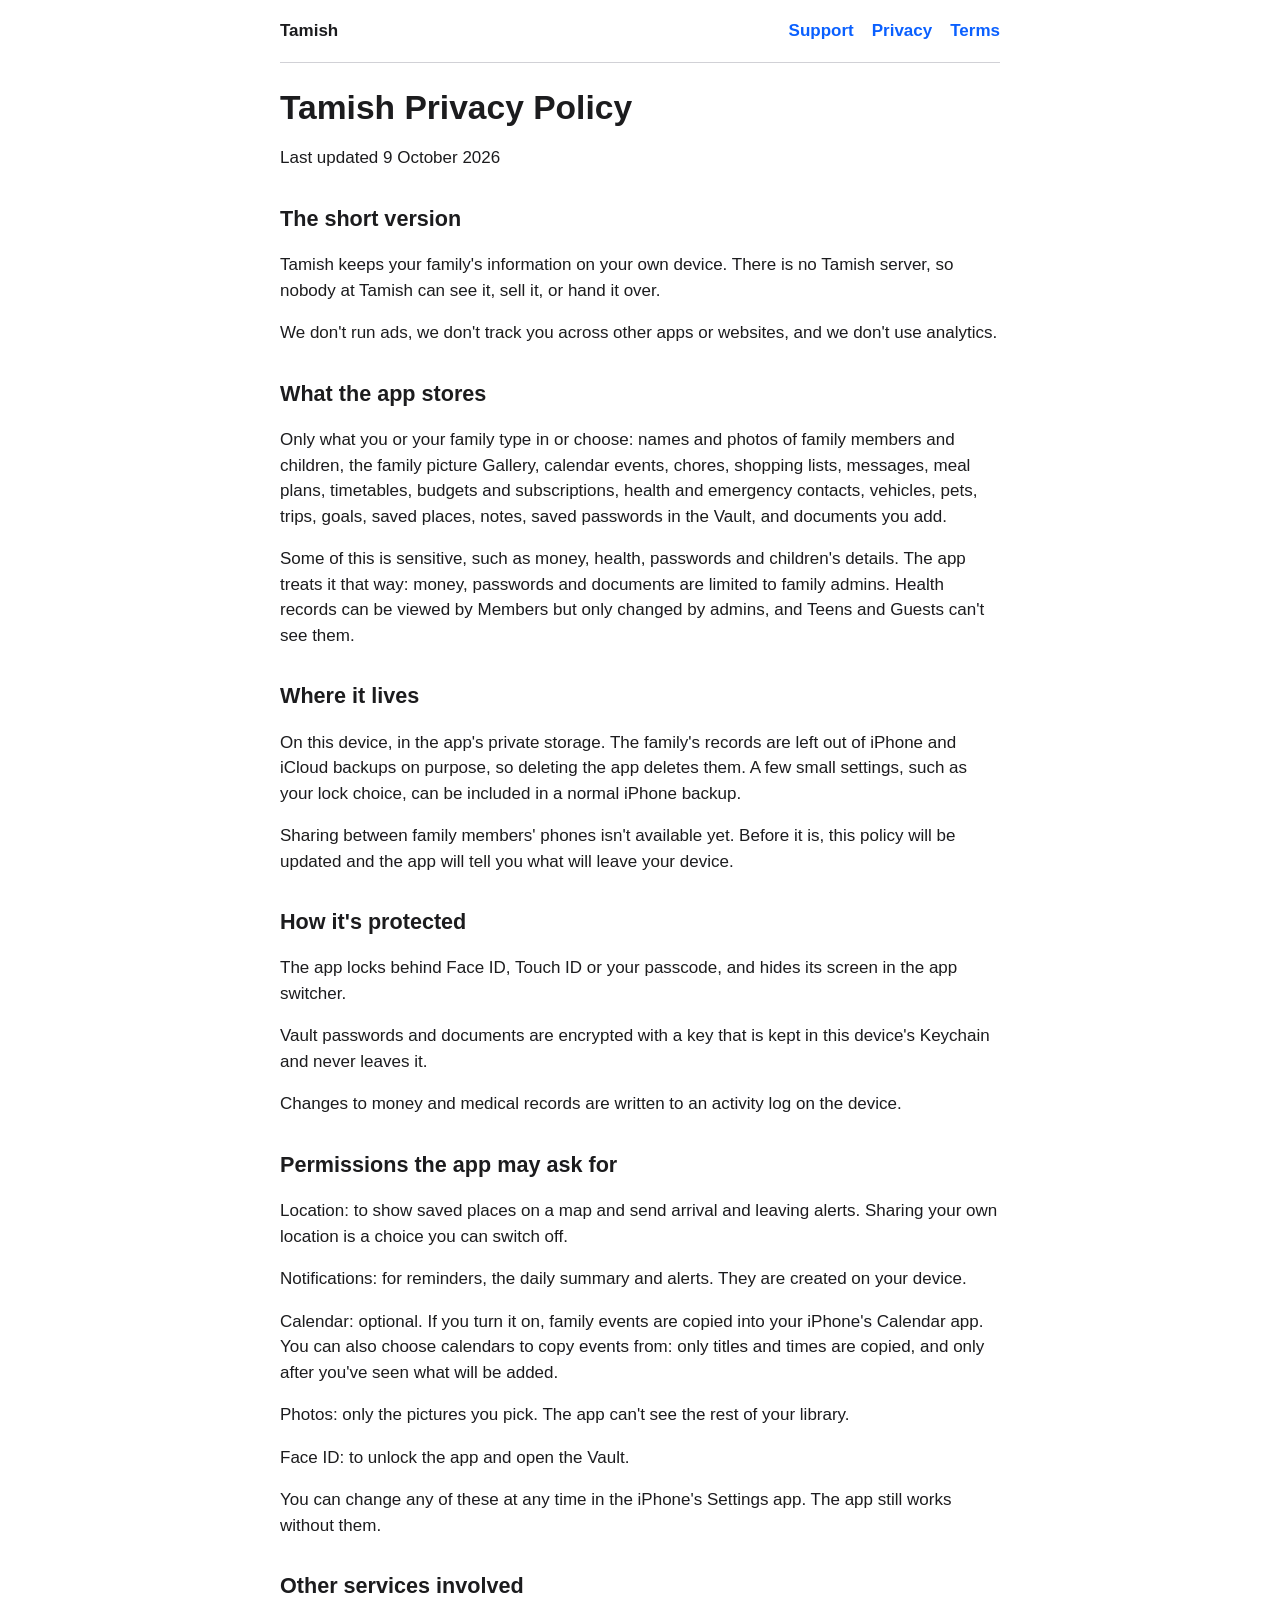
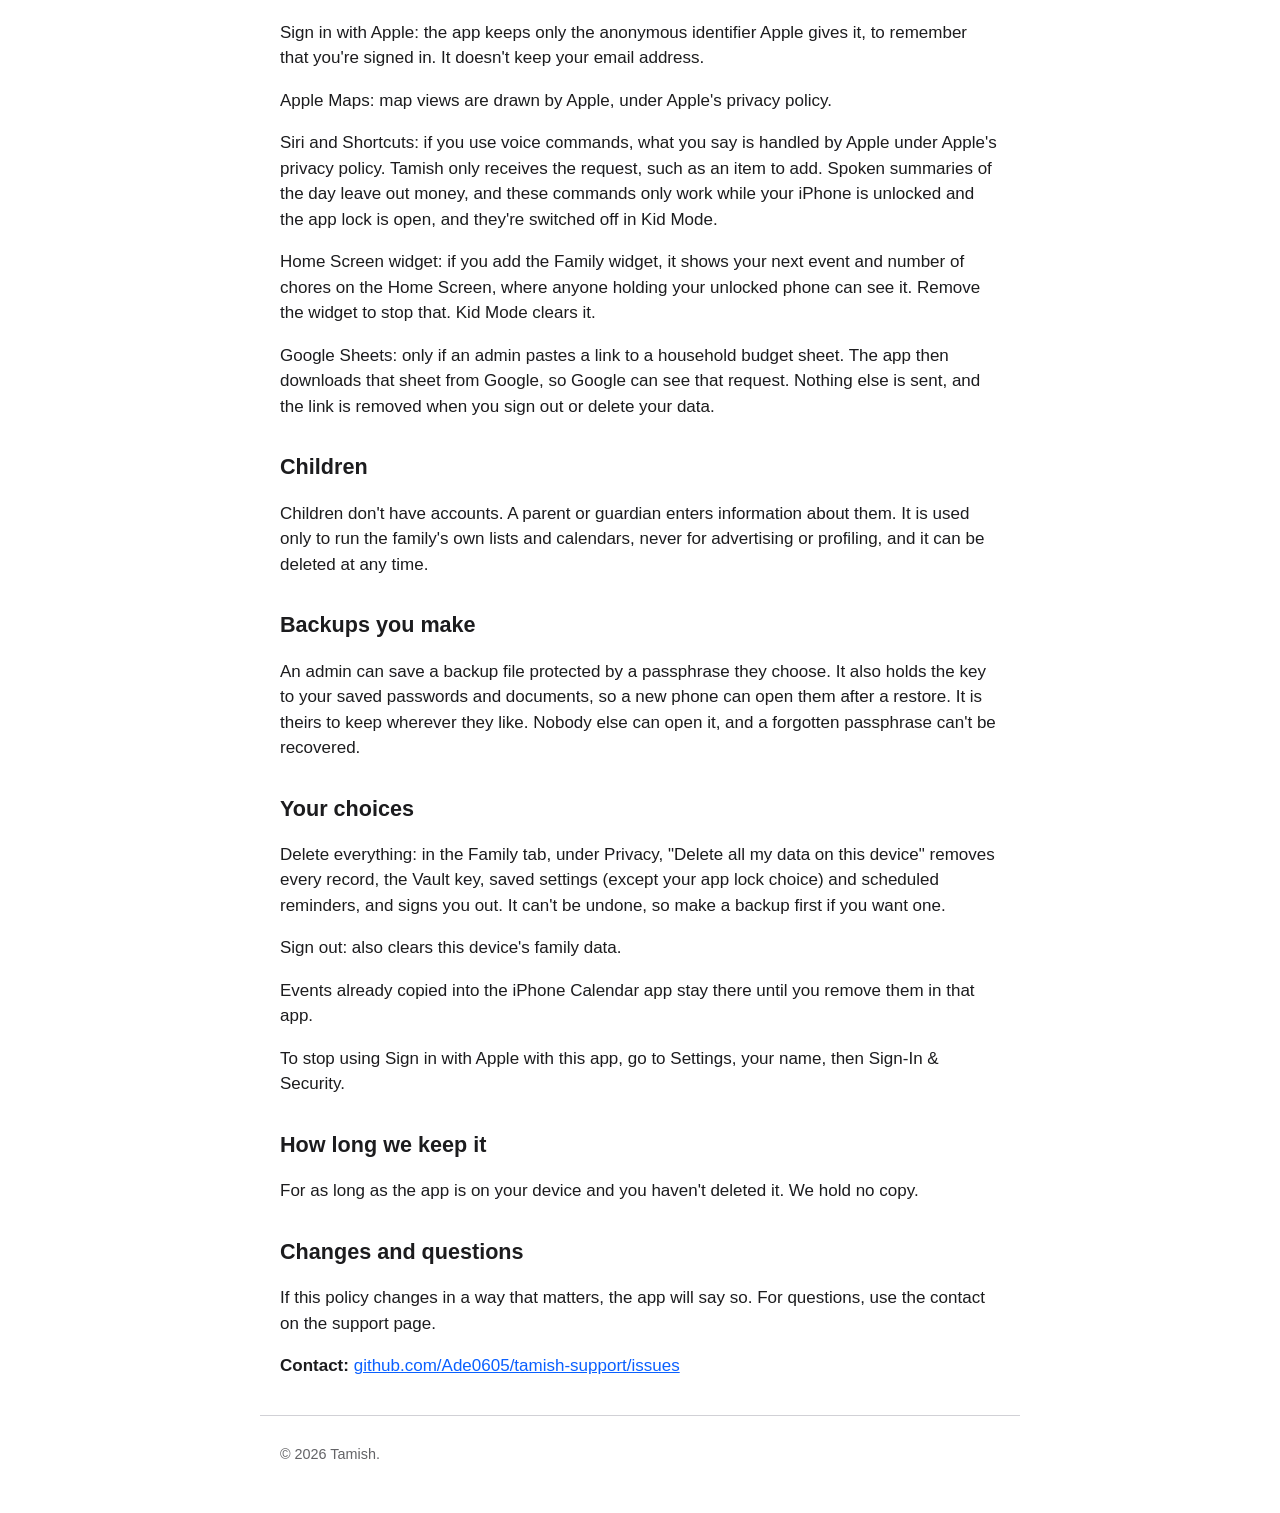
==== privacy.html @ 2ace5a0a "Publish support site" ====
<!doctype html>
<html lang="en"><head><meta charset="utf-8"><meta name="viewport" content="width=device-width, initial-scale=1">
<title>Tamish Privacy Policy</title><link rel="stylesheet" href="style.css"></head>
<body><header><nav><a class="brand" href="index.html">Tamish</a><a href="support.html">Support</a><a href="privacy.html">Privacy</a><a href="terms.html">Terms</a></nav></header><main><h1>Tamish Privacy Policy</h1>
<p>Last updated 9 October 2026</p>
<h2>The short version</h2>
<p>Tamish keeps your family's information on your own device. There is no Tamish server, so nobody at Tamish can see it, sell it, or hand it over.</p>
<p>We don't run ads, we don't track you across other apps or websites, and we don't use analytics.</p>
<h2>What the app stores</h2>
<p>Only what you or your family type in or choose: names and photos of family members and children, the family picture Gallery, calendar events, chores, shopping lists, messages, meal plans, timetables, budgets and subscriptions, health and emergency contacts, vehicles, pets, trips, goals, saved places, notes, saved passwords in the Vault, and documents you add.</p>
<p>Some of this is sensitive, such as money, health, passwords and children's details. The app treats it that way: money, passwords and documents are limited to family admins. Health records can be viewed by Members but only changed by admins, and Teens and Guests can't see them.</p>
<h2>Where it lives</h2>
<p>On this device, in the app's private storage. The family's records are left out of iPhone and iCloud backups on purpose, so deleting the app deletes them. A few small settings, such as your lock choice, can be included in a normal iPhone backup.</p>
<p>Sharing between family members' phones isn't available yet. Before it is, this policy will be updated and the app will tell you what will leave your device.</p>
<h2>How it's protected</h2>
<p>The app locks behind Face ID, Touch ID or your passcode, and hides its screen in the app switcher.</p>
<p>Vault passwords and documents are encrypted with a key that is kept in this device's Keychain and never leaves it.</p>
<p>Changes to money and medical records are written to an activity log on the device.</p>
<h2>Permissions the app may ask for</h2>
<p>Location: to show saved places on a map and send arrival and leaving alerts. Sharing your own location is a choice you can switch off.</p>
<p>Notifications: for reminders, the daily summary and alerts. They are created on your device.</p>
<p>Calendar: optional. If you turn it on, family events are copied into your iPhone's Calendar app. You can also choose calendars to copy events from: only titles and times are copied, and only after you've seen what will be added.</p>
<p>Photos: only the pictures you pick. The app can't see the rest of your library.</p>
<p>Face ID: to unlock the app and open the Vault.</p>
<p>You can change any of these at any time in the iPhone's Settings app. The app still works without them.</p>
<h2>Other services involved</h2>
<p>Sign in with Apple: the app keeps only the anonymous identifier Apple gives it, to remember that you're signed in. It doesn't keep your email address.</p>
<p>Apple Maps: map views are drawn by Apple, under Apple's privacy policy.</p>
<p>Siri and Shortcuts: if you use voice commands, what you say is handled by Apple under Apple's privacy policy. Tamish only receives the request, such as an item to add. Spoken summaries of the day leave out money, and these commands only work while your iPhone is unlocked and the app lock is open, and they're switched off in Kid Mode.</p>
<p>Home Screen widget: if you add the Family widget, it shows your next event and number of chores on the Home Screen, where anyone holding your unlocked phone can see it. Remove the widget to stop that. Kid Mode clears it.</p>
<p>Google Sheets: only if an admin pastes a link to a household budget sheet. The app then downloads that sheet from Google, so Google can see that request. Nothing else is sent, and the link is removed when you sign out or delete your data.</p>
<h2>Children</h2>
<p>Children don't have accounts. A parent or guardian enters information about them. It is used only to run the family's own lists and calendars, never for advertising or profiling, and it can be deleted at any time.</p>
<h2>Backups you make</h2>
<p>An admin can save a backup file protected by a passphrase they choose. It also holds the key to your saved passwords and documents, so a new phone can open them after a restore. It is theirs to keep wherever they like. Nobody else can open it, and a forgotten passphrase can't be recovered.</p>
<h2>Your choices</h2>
<p>Delete everything: in the Family tab, under Privacy, "Delete all my data on this device" removes every record, the Vault key, saved settings (except your app lock choice) and scheduled reminders, and signs you out. It can't be undone, so make a backup first if you want one.</p>
<p>Sign out: also clears this device's family data.</p>
<p>Events already copied into the iPhone Calendar app stay there until you remove them in that app.</p>
<p>To stop using Sign in with Apple with this app, go to Settings, your name, then Sign-In &amp; Security.</p>
<h2>How long we keep it</h2>
<p>For as long as the app is on your device and you haven't deleted it. We hold no copy.</p>
<h2>Changes and questions</h2>
<p>If this policy changes in a way that matters, the app will say so. For questions, use the contact on the support page.</p>
<p><strong>Contact:</strong> <a href="https://github.com/Ade0605/tamish-support/issues">github.com/Ade0605/tamish-support/issues</a></p></main><footer>&copy; 2026 Tamish.</footer></body></html>
---- style.css ----
:root {
  --bg: #ffffff;
  --fg: #1c1c1e;
  --muted: #636366;
  --card: #f2f2f7;
  --accent: #0a60ff;
  --line: #d1d1d6;
}
@media (prefers-color-scheme: dark) {
  :root {
    --bg: #000000;
    --fg: #f2f2f7;
    --muted: #a1a1a6;
    --card: #1c1c1e;
    --accent: #5aa0ff;
    --line: #38383a;
  }
}
* { box-sizing: border-box; }
body {
  margin: 0;
  font: 17px/1.5 -apple-system, BlinkMacSystemFont, "Segoe UI", Roboto, Helvetica, Arial, sans-serif;
  background: var(--bg);
  color: var(--fg);
}
a { color: var(--accent); }
header, main, footer { max-width: 760px; margin: 0 auto; padding: 0 20px; }
nav { display: flex; gap: 18px; flex-wrap: wrap; padding: 18px 0; border-bottom: 1px solid var(--line); }
nav a { text-decoration: none; font-weight: 600; }
nav .brand { margin-right: auto; color: var(--fg); }
h1 { font-size: 2.1rem; line-height: 1.2; margin: 1.6rem 0 0.6rem; }
h2 { font-size: 1.35rem; margin: 2rem 0 0.4rem; }
.lead { font-size: 1.15rem; color: var(--muted); }
.card { background: var(--card); border-radius: 14px; padding: 16px 18px; margin: 14px 0; }
.shots { display: flex; gap: 14px; overflow-x: auto; padding: 8px 0 18px; scroll-snap-type: x mandatory; }
.shots img { height: 420px; width: auto; border-radius: 22px; border: 1px solid var(--line); scroll-snap-align: start; }
ul.points { padding-left: 1.2rem; }
ul.points li { margin: 0.35rem 0; }
footer { color: var(--muted); font-size: 0.9rem; padding: 28px 20px 48px; border-top: 1px solid var(--line); margin-top: 36px; }
details { border-bottom: 1px solid var(--line); padding: 10px 0; }
summary { font-weight: 600; cursor: pointer; }
blockquote { margin: 1rem 0; padding: 0.4rem 1rem; border-left: 3px solid var(--line); color: var(--muted); }
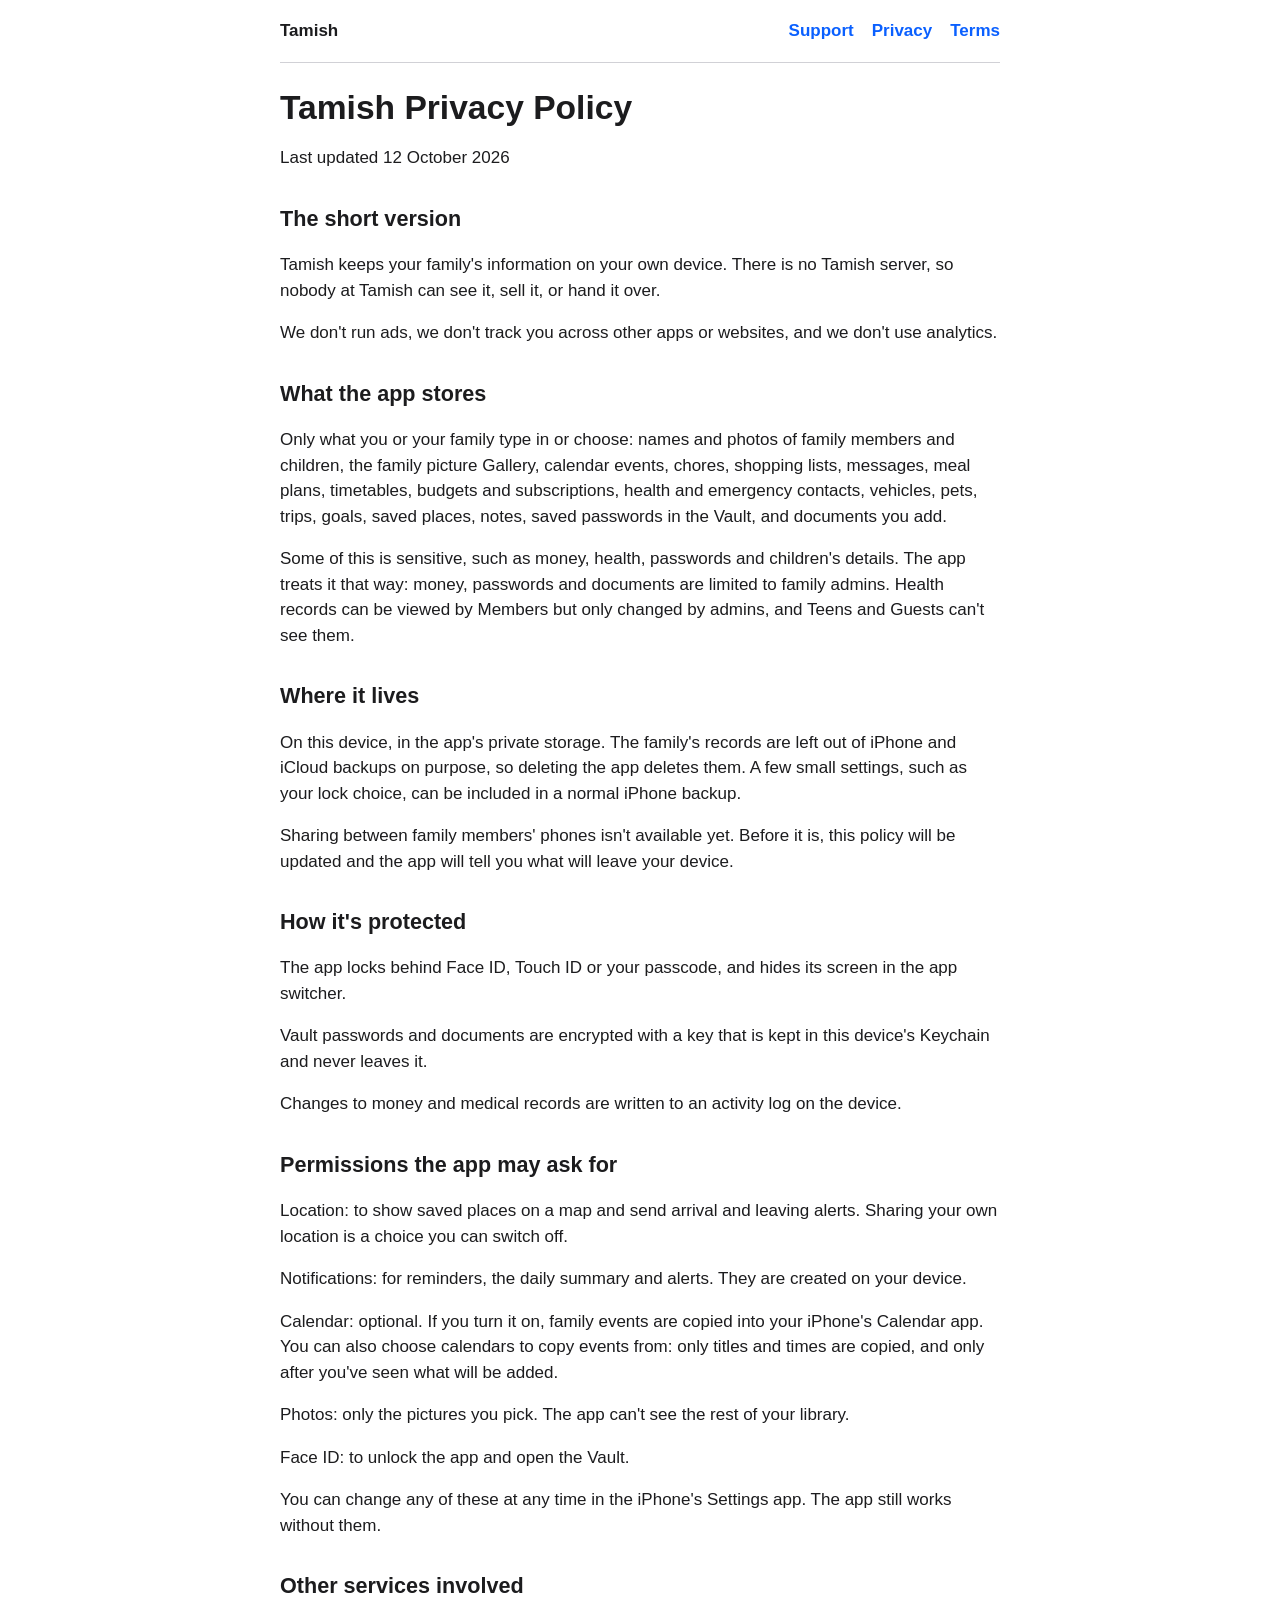
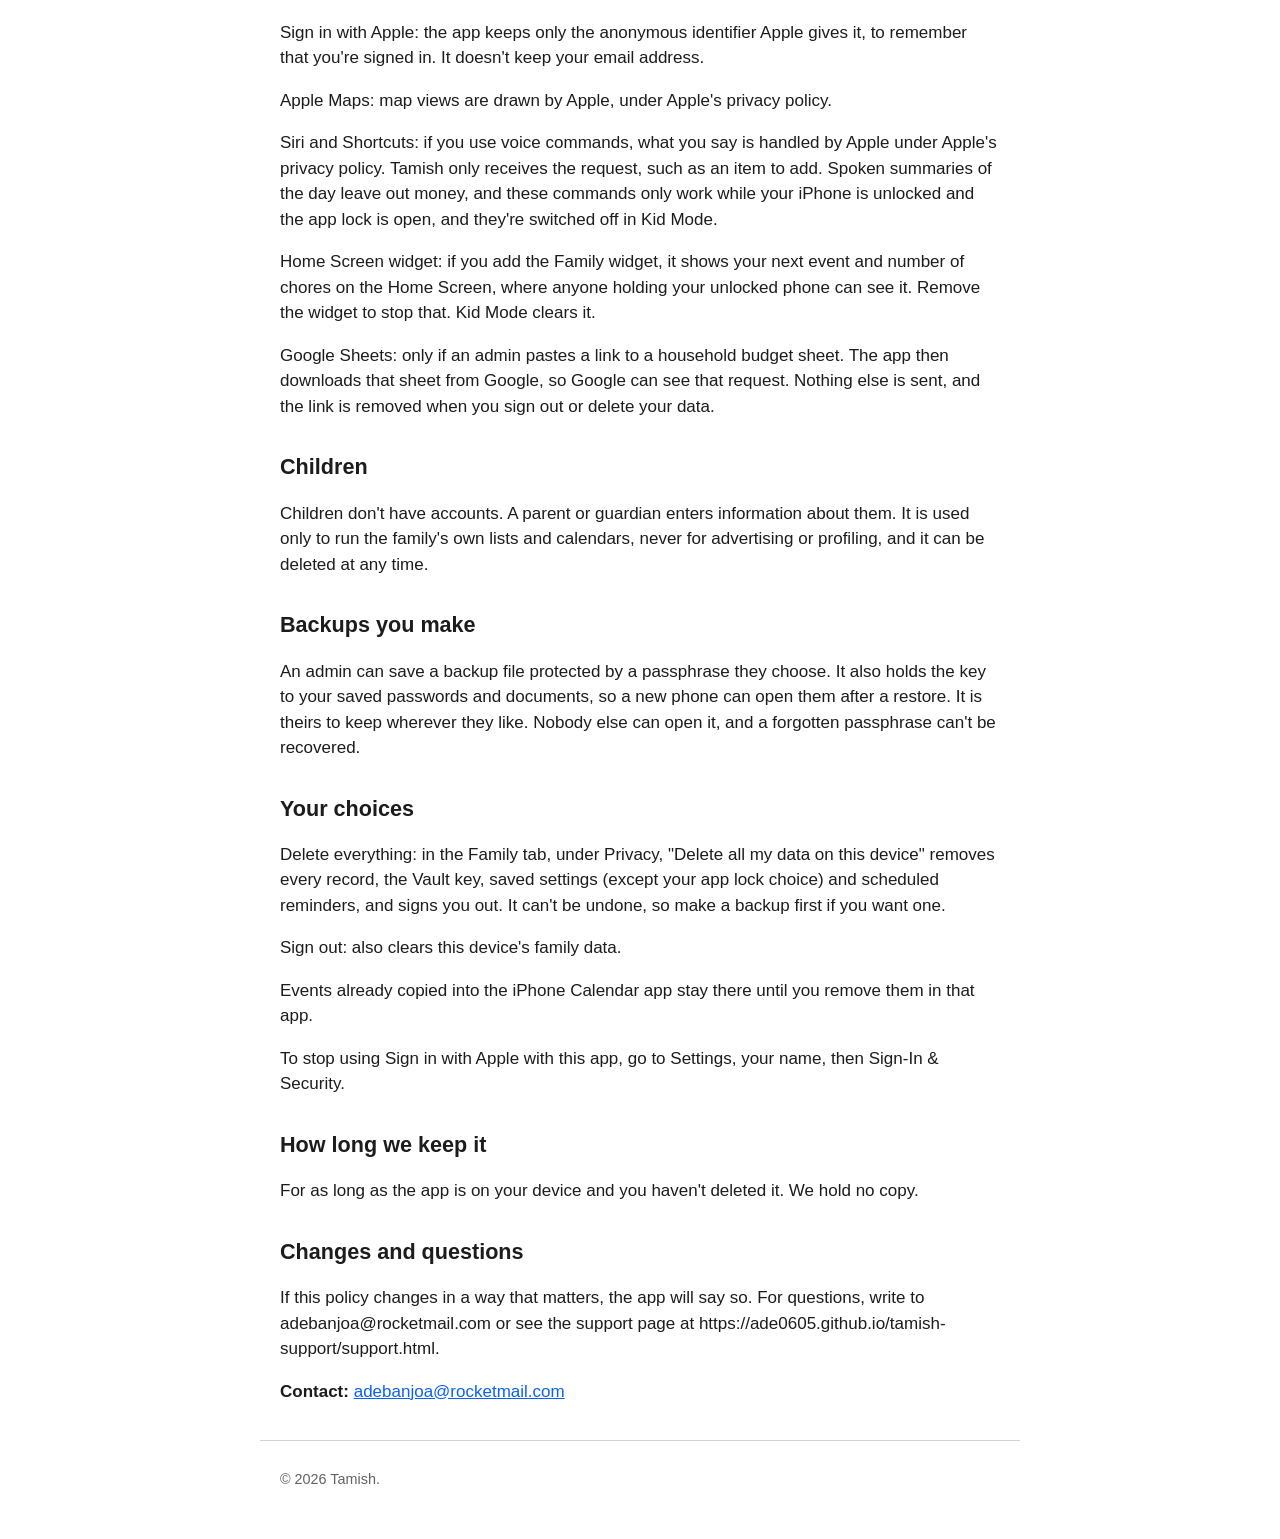
==== commit 1b3afc11: "Support contact by email" ====
--- a/privacy.html
+++ b/privacy.html
@@ -2,7 +2,7 @@
 <html lang="en"><head><meta charset="utf-8"><meta name="viewport" content="width=device-width, initial-scale=1">
 <title>Tamish Privacy Policy</title><link rel="stylesheet" href="style.css"></head>
 <body><header><nav><a class="brand" href="index.html">Tamish</a><a href="support.html">Support</a><a href="privacy.html">Privacy</a><a href="terms.html">Terms</a></nav></header><main><h1>Tamish Privacy Policy</h1>
-<p>Last updated 9 October 2026</p>
+<p>Last updated 12 October 2026</p>
 <h2>The short version</h2>
 <p>Tamish keeps your family's information on your own device. There is no Tamish server, so nobody at Tamish can see it, sell it, or hand it over.</p>
 <p>We don't run ads, we don't track you across other apps or websites, and we don't use analytics.</p>
@@ -41,5 +41,5 @@
 <h2>How long we keep it</h2>
 <p>For as long as the app is on your device and you haven't deleted it. We hold no copy.</p>
 <h2>Changes and questions</h2>
-<p>If this policy changes in a way that matters, the app will say so. For questions, use the contact on the support page.</p>
-<p><strong>Contact:</strong> <a href="https://github.com/Ade0605/tamish-support/issues">github.com/Ade0605/tamish-support/issues</a></p></main><footer>&copy; 2026 Tamish.</footer></body></html>
+<p>If this policy changes in a way that matters, the app will say so. For questions, write to adebanjoa@rocketmail.com or see the support page at https://ade0605.github.io/tamish-support/support.html.</p>
+<p><strong>Contact:</strong> <a href="mailto:adebanjoa@rocketmail.com">adebanjoa@rocketmail.com</a></p></main><footer>&copy; 2026 Tamish.</footer></body></html>
